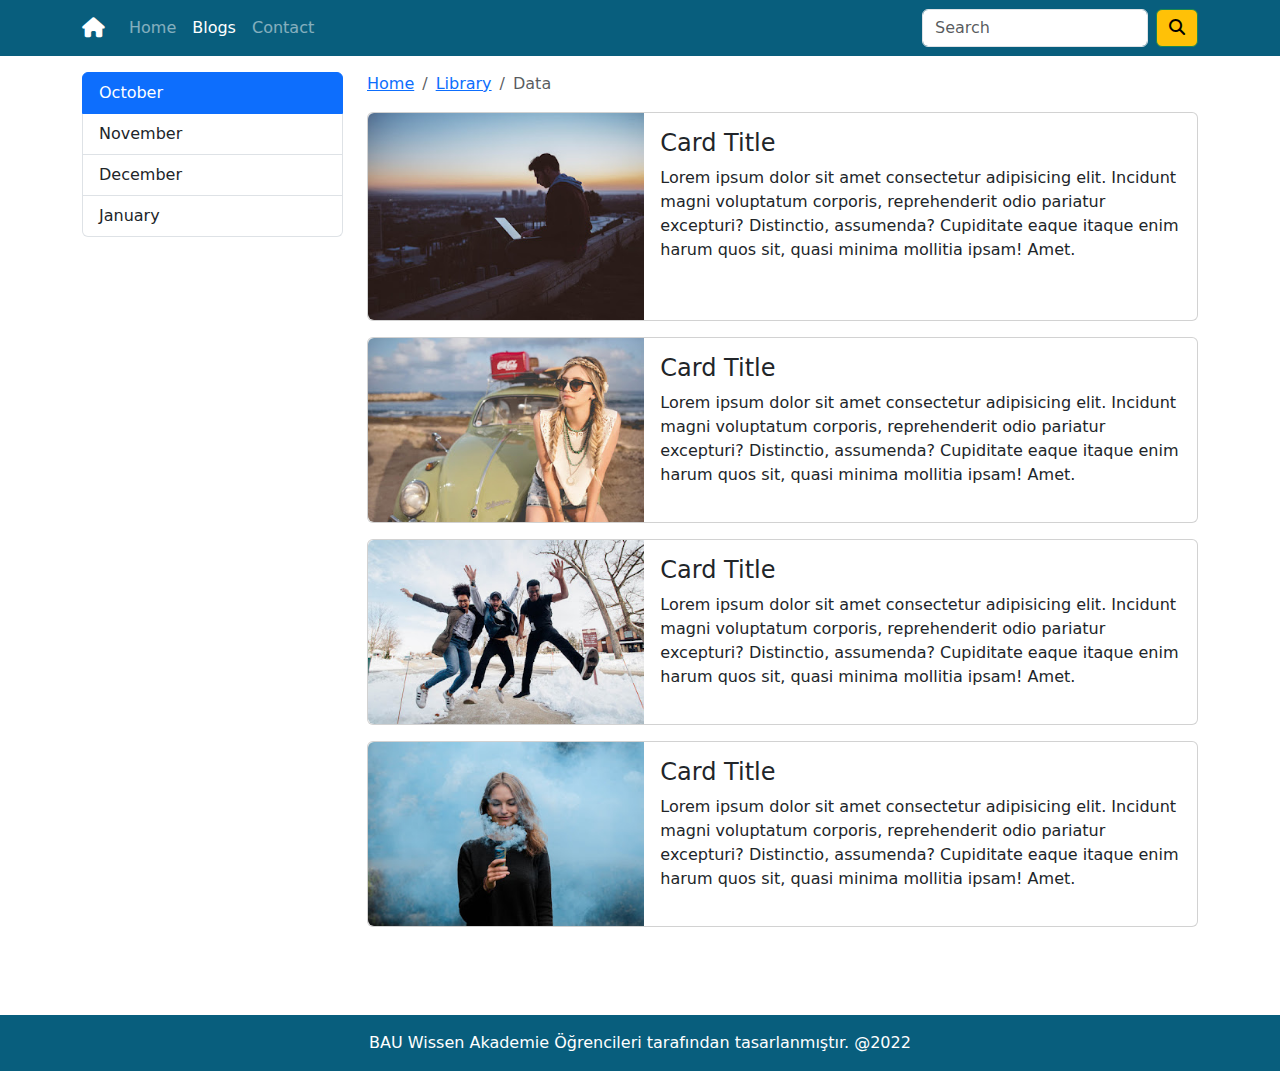
==== blogs.html @ bb664252 "proje dosyası düzenlendi" ====
<!DOCTYPE html>
<html lang="en">

<head>
    <meta charset="UTF-8">
    <meta name="viewport" content="width=device-width, initial-scale=1.0">
    <link rel="stylesheet" href="https://cdnjs.cloudflare.com/ajax/libs/bootstrap/5.3.2/css/bootstrap.min.css">
    <link rel="stylesheet" href="https://cdnjs.cloudflare.com/ajax/libs/font-awesome/6.4.2/css/all.min.css">
    <link rel="stylesheet" href="Css/bootstrap.css">
    <link rel="stylesheet" href="Css/style.css">
    <title>Document</title>
</head>

<body>
    <div id="header" class="container-fluid">
        <nav class="navbar navbar-expand-md navbar fixed-top">
            <div class="container">
                <a href="/" class="navbar-brand">
                    <i class="fa-solid fa-house"></i>
                </a>
                <button class="navbar-toggler" type="button" data-bs-toggle="collapse" data-bs-target="#top-menu"
                    aria-controls="top-menu" aria-expanded="false" aria-label="Toggle navigation">
                    <span class="navbar-toggler-icon"></span>
                </button>

                <div class="collapse navbar-collapse" id="top-menu">
                    <ul class="navbar-nav me-auto mb-lg-0">
                        <li class="nav-item">
                            <a class="nav-link text-white" href="/">Home</a>
                        </li>
                        <li class="nav-item">
                            <a class="nav-link active text-white" aria-current="page" href="blogs.html">Blogs</a>
                        </li>
                        <li class="nav-item">
                            <a class="nav-link text-white" href="contact.html">Contact</a>
                        </li>
                    </ul>
                    <form class="d-flex" role="search">
                        <input class="form-control me-2" type="search" placeholder="Search" aria-label="Search">
                        <button class="btn btn-outline-success bg-warning" type="submit"><i
                                class="fa-solid fa-magnifying-glass text-black"></i></button>
                    </form>
                </div>

            </div>

        </nav>

    </div>

    <div class="container my-5 py-4">
        <div class="row">
            <div id="calendar" class="col-md-3">
                <ul class="list-group">
                    <a href="#" class="list-group-item list-group-item-action active" aria-current="true">
                        October
                    </a>
                    <a href="#" class="list-group-item list-group-item-action">November</a>
                    <a href="#" class="list-group-item list-group-item-action">December</a>
                    <a href="#" class="list-group-item list-group-item-action">January</a>
                </ul>
            </div>


            <div class="col-md-9">
                <nav id="blogs-navbar" aria-label="breadcrumb">
                    <ol class="breadcrumb">
                        <li class="breadcrumb-item"><a href="#">Home</a></li>
                        <li class="breadcrumb-item"><a href="#">Library</a></li>
                        <li class="breadcrumb-item active" aria-current="page">Data</li>
                    </ol>
                </nav>

                <div id="blog-cards" class="col">
                    <div class="card mb-3">
                        <div class="row g-0">
                            <div class="col-md-4">
                                <img src="images/1-first-image.jpeg" class="img-fluid rounded-start" alt="...">
                            </div>
                            <div class="col-md-8">
                                <div class="card-body">
                                    <h4 class="card-title fw-normal">Card Title</h4>
                                    <p class="card-text">Lorem ipsum dolor sit amet consectetur adipisicing elit.
                                        Incidunt magni voluptatum corporis, reprehenderit odio pariatur excepturi?
                                        Distinctio, assumenda? Cupiditate eaque itaque enim harum quos sit, quasi minima
                                        mollitia ipsam! Amet.</p>
                                </div>
                            </div>
                        </div>
                    </div>
                    <div class="card mb-3">
                        <div class="row g-0">
                            <div class="col-md-4">
                                <img src="images/2-second-image.jpeg" class="img-fluid rounded-start" alt="...">
                            </div>
                            <div class="col-md-8">
                                <div class="card-body">
                                    <h4 class="card-title fw-normal">Card Title</h4>
                                    <p class="card-text">Lorem ipsum dolor sit amet consectetur adipisicing elit.
                                        Incidunt magni voluptatum
                                        corporis, reprehenderit odio pariatur excepturi? Distinctio, assumenda?
                                        Cupiditate eaque itaque enim
                                        harum quos sit, quasi minima mollitia ipsam! Amet.</p>
                                </div>
                            </div>
                        </div>
                    </div>
                    <div class="card mb-3">
                        <div class="row g-0">
                            <div class="col-md-4">
                                <img src="images/3-third-image.jpeg" class="img-fluid rounded-start" alt="...">
                            </div>
                            <div class="col-md-8">
                                <div class="card-body">
                                    <h4 class="card-title fw-normal">Card Title</h4>
                                    <p class="card-text">Lorem ipsum dolor sit amet consectetur adipisicing elit.
                                        Incidunt magni voluptatum
                                        corporis, reprehenderit odio pariatur excepturi? Distinctio, assumenda?
                                        Cupiditate eaque itaque enim
                                        harum quos sit, quasi minima mollitia ipsam! Amet.</p>
                                </div>
                            </div>
                        </div>
                    </div>
                    <div class="card mb-3">
                        <div class="row g-0">
                            <div class="col-md-4">
                                <img src="images/4-fourth-image.jpeg" class="img-fluid rounded-start" alt="...">
                            </div>
                            <div class="col-md-8">
                                <div class="card-body">
                                    <h4 class="card-title fw-normal">Card Title</h4>
                                    <p class="card-text">Lorem ipsum dolor sit amet consectetur adipisicing elit.
                                        Incidunt magni voluptatum
                                        corporis, reprehenderit odio pariatur excepturi? Distinctio, assumenda?
                                        Cupiditate eaque itaque enim
                                        harum quos sit, quasi minima mollitia ipsam! Amet.</p>
                                </div>
                            </div>
                        </div>
                    </div>
                </div>
            </div>
        </div>
    </div>
    
    <div id="footer" class="container-fluid">
        <p class="fs-6 p-3 m-0 text-center">BAU Wissen Akademie Öğrencileri tarafından tasarlanmıştır. @2022</p>
    </div>


    <script src="https://cdnjs.cloudflare.com/ajax/libs/bootstrap/5.3.2/js/bootstrap.bundle.min.js"></script>
</body>

</html>
---- Css/style.css ----
*{
    margin: 0;
    padding: 0;
    box-sizing: border-box;
}

#header{
    background-color: #085E7D;
}

.navbar{
    background-color: #085E7D;
}

.fa-house{
    color: white;
}

.nav-link.active{
    opacity: 1;
}

.nav-link{
    opacity: .5;
}
.nav-link:hover{
    opacity: .7;
}

#hero>p{
    margin: 0 350px;
}
#download-details{
    background-color: #085E7D;
    margin-top: -300px;
    height: 400px;
    z-index: 1;
}

#download-details>p{
    margin: 0 320px;
}

#white-button{
    border-color: white;
}

#image-cards{
    margin-top: 120px;
}

#footer{
    background-color: #085E7D;
}

#footer>p{
    color: white;
}


#contact-form-row {
    height: 512px;
}

#contact-form-items{
    height: 100%;
}

#contact-form{
    width: 550px;
    height: 100%;
    background-color: #085E7D;
}

#contact-map{
    height: 512px;
}

#contact-form-items>input{
    background-color: #FFF3CD;
}
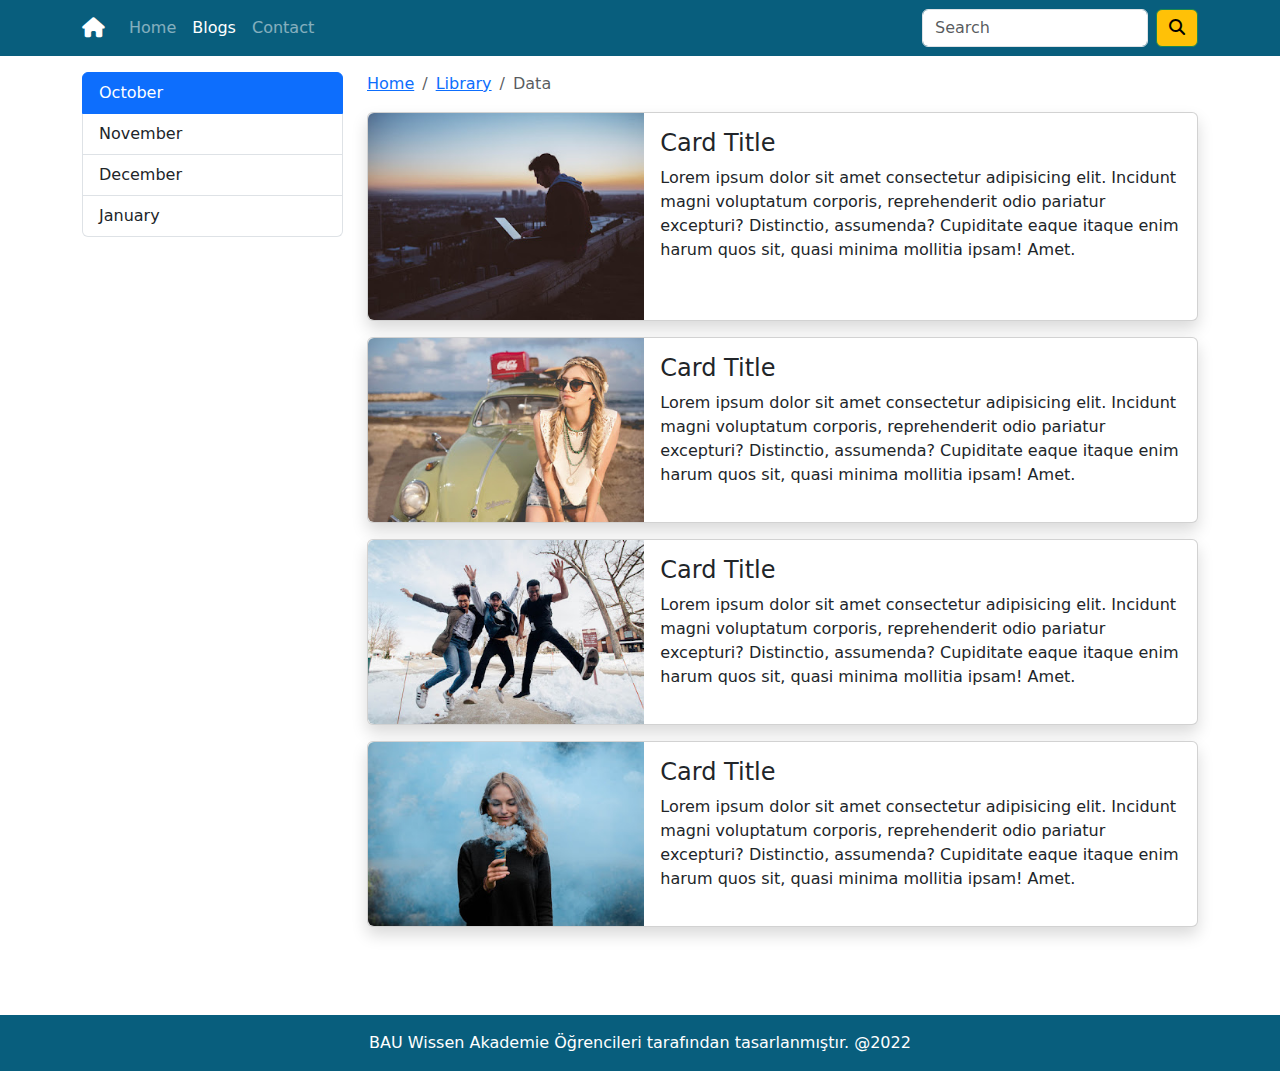
==== commit 25a040a7: "responsive tasarım için düzeltmeler yapıldı." ====
--- a/blogs.html
+++ b/blogs.html
@@ -72,12 +72,12 @@
                 </nav>
 
                 <div id="blog-cards" class="col">
-                    <div class="card mb-3">
+                    <div class="card mb-3  shadow">
                         <div class="row g-0">
-                            <div class="col-md-4">
+                            <div class="col-12 col-lg-4">
                                 <img src="images/1-first-image.jpeg" class="img-fluid rounded-start" alt="...">
                             </div>
-                            <div class="col-md-8">
+                            <div class="col-12 col-lg-8">
                                 <div class="card-body">
                                     <h4 class="card-title fw-normal">Card Title</h4>
                                     <p class="card-text">Lorem ipsum dolor sit amet consectetur adipisicing elit.
@@ -88,12 +88,12 @@
                             </div>
                         </div>
                     </div>
-                    <div class="card mb-3">
+                    <div class="card mb-3 shadow">
                         <div class="row g-0">
-                            <div class="col-md-4">
+                            <div class="col-12 col-lg-4">
                                 <img src="images/2-second-image.jpeg" class="img-fluid rounded-start" alt="...">
                             </div>
-                            <div class="col-md-8">
+                            <div class="col-12 col-lg-8">
                                 <div class="card-body">
                                     <h4 class="card-title fw-normal">Card Title</h4>
                                     <p class="card-text">Lorem ipsum dolor sit amet consectetur adipisicing elit.
@@ -105,12 +105,12 @@
                             </div>
                         </div>
                     </div>
-                    <div class="card mb-3">
+                    <div class="card mb-3  shadow">
                         <div class="row g-0">
-                            <div class="col-md-4">
+                            <div class="col-12 col-lg-4">
                                 <img src="images/3-third-image.jpeg" class="img-fluid rounded-start" alt="...">
                             </div>
-                            <div class="col-md-8">
+                            <div class="col-12 col-lg-8">
                                 <div class="card-body">
                                     <h4 class="card-title fw-normal">Card Title</h4>
                                     <p class="card-text">Lorem ipsum dolor sit amet consectetur adipisicing elit.
@@ -122,12 +122,12 @@
                             </div>
                         </div>
                     </div>
-                    <div class="card mb-3">
+                    <div class="card mb-3  shadow">
                         <div class="row g-0">
-                            <div class="col-md-4">
+                            <div class="col-12 col-lg-4">
                                 <img src="images/4-fourth-image.jpeg" class="img-fluid rounded-start" alt="...">
                             </div>
-                            <div class="col-md-8">
+                            <div class="col-12 col-lg-8">
                                 <div class="card-body">
                                     <h4 class="card-title fw-normal">Card Title</h4>
                                     <p class="card-text">Lorem ipsum dolor sit amet consectetur adipisicing elit.
@@ -143,7 +143,7 @@
             </div>
         </div>
     </div>
-    
+
     <div id="footer" class="container-fluid">
         <p class="fs-6 p-3 m-0 text-center">BAU Wissen Akademie Öğrencileri tarafından tasarlanmıştır. @2022</p>
     </div>
--- a/Css/style.css
+++ b/Css/style.css
@@ -59,7 +59,7 @@
 
 
 #contact-form-row {
-    height: 512px;
+    height: 550px;
 }
 
 #contact-form-items{
@@ -67,15 +67,43 @@
 }
 
 #contact-form{
-    width: 550px;
-    height: 100%;
+    width: 50%;
+    height: 550px;
     background-color: #085E7D;
 }
 
 #contact-map{
-    height: 512px;
+    height: 550px;
+    width: 50%;
+}
+
+#contact-map>iframe{
+    height: 100%;
+    width: 100%;
 }
 
 #contact-form-items>input{
     background-color: #FFF3CD;
-}+}
+
+#contact-map-img{
+    height: 100%;
+    width: 100%;
+}
+
+@media(max-width: 993px){
+
+    #contact-map-img {
+        width: 100%;
+        height: 230px;
+    }
+
+    #contact-map, #contact-form{
+        width: 100%;
+        height: 100%;
+    }
+
+    #contact-us{
+        height: 1150px;
+    }
+}
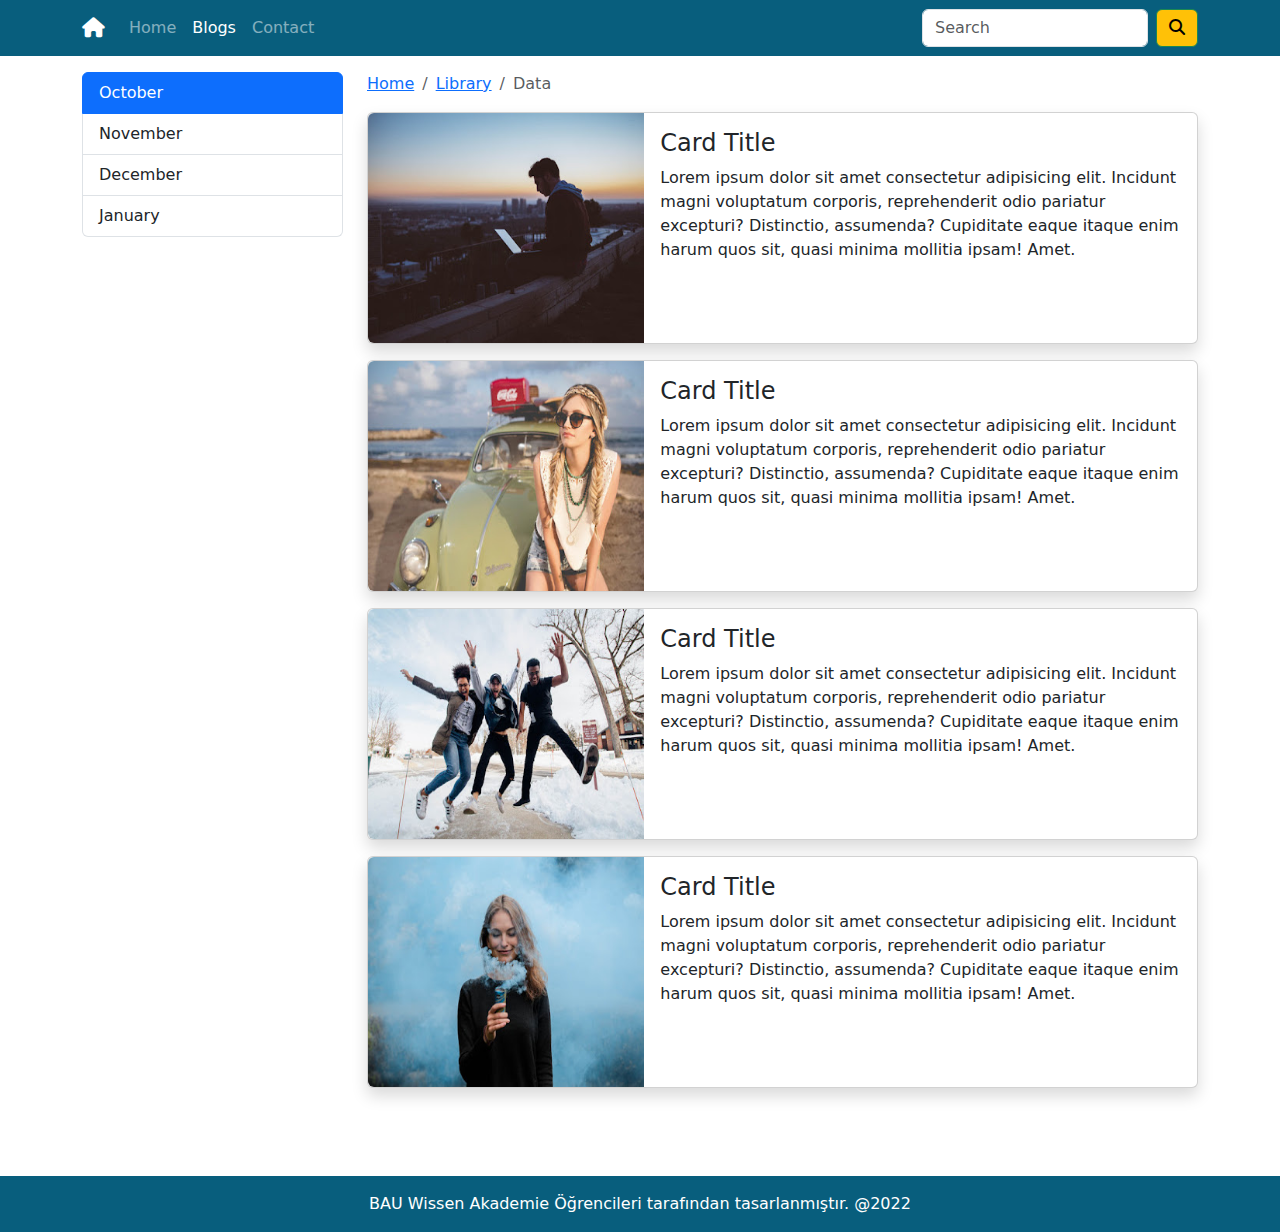
==== commit b2c4a7b3: "blog sayfasındaki kaymalar düzeltildi." ====
--- a/blogs.html
+++ b/blogs.html
@@ -74,7 +74,7 @@
                 <div id="blog-cards" class="col">
                     <div class="card mb-3  shadow">
                         <div class="row g-0">
-                            <div class="col-12 col-lg-4">
+                            <div class="col-12 col-lg-4" style="height: 230px;">
                                 <img src="images/1-first-image.jpeg" class="img-fluid rounded-start" alt="...">
                             </div>
                             <div class="col-12 col-lg-8">
@@ -90,7 +90,7 @@
                     </div>
                     <div class="card mb-3 shadow">
                         <div class="row g-0">
-                            <div class="col-12 col-lg-4">
+                            <div class="col-12 col-lg-4" style="height: 230px;">
                                 <img src="images/2-second-image.jpeg" class="img-fluid rounded-start" alt="...">
                             </div>
                             <div class="col-12 col-lg-8">
@@ -107,7 +107,7 @@
                     </div>
                     <div class="card mb-3  shadow">
                         <div class="row g-0">
-                            <div class="col-12 col-lg-4">
+                            <div class="col-12 col-lg-4" style="height: 230px;">
                                 <img src="images/3-third-image.jpeg" class="img-fluid rounded-start" alt="...">
                             </div>
                             <div class="col-12 col-lg-8">
@@ -124,7 +124,7 @@
                     </div>
                     <div class="card mb-3  shadow">
                         <div class="row g-0">
-                            <div class="col-12 col-lg-4">
+                            <div class="col-12 col-lg-4" style="height: 230px;">
                                 <img src="images/4-fourth-image.jpeg" class="img-fluid rounded-start" alt="...">
                             </div>
                             <div class="col-12 col-lg-8">
--- a/Css/style.css
+++ b/Css/style.css
@@ -27,6 +27,10 @@
     opacity: .7;
 }
 
+#hero-image{
+    position: relative;
+}
+
 #hero>p{
     margin: 0 350px;
 }
@@ -34,7 +38,8 @@
     background-color: #085E7D;
     margin-top: -300px;
     height: 400px;
-    z-index: 1;
+    position: absolute;
+    top: 540px;
 }
 
 #download-details>p{
@@ -91,7 +96,19 @@
     width: 100%;
 }
 
+#blog-cards img{
+    height: 100%;
+}
+
 @media(max-width: 993px){
+
+    #blog-cards img{
+        width: 100%;
+    }
+
+    #blog-cards.card-body{
+        width: 100%;
+    }
 
     #contact-map-img {
         width: 100%;
@@ -107,3 +124,11 @@
         height: 1150px;
     }
 }
+
+
+@media(max-width: 730px){
+    #hero{
+        height: 900px;
+    }
+}
+
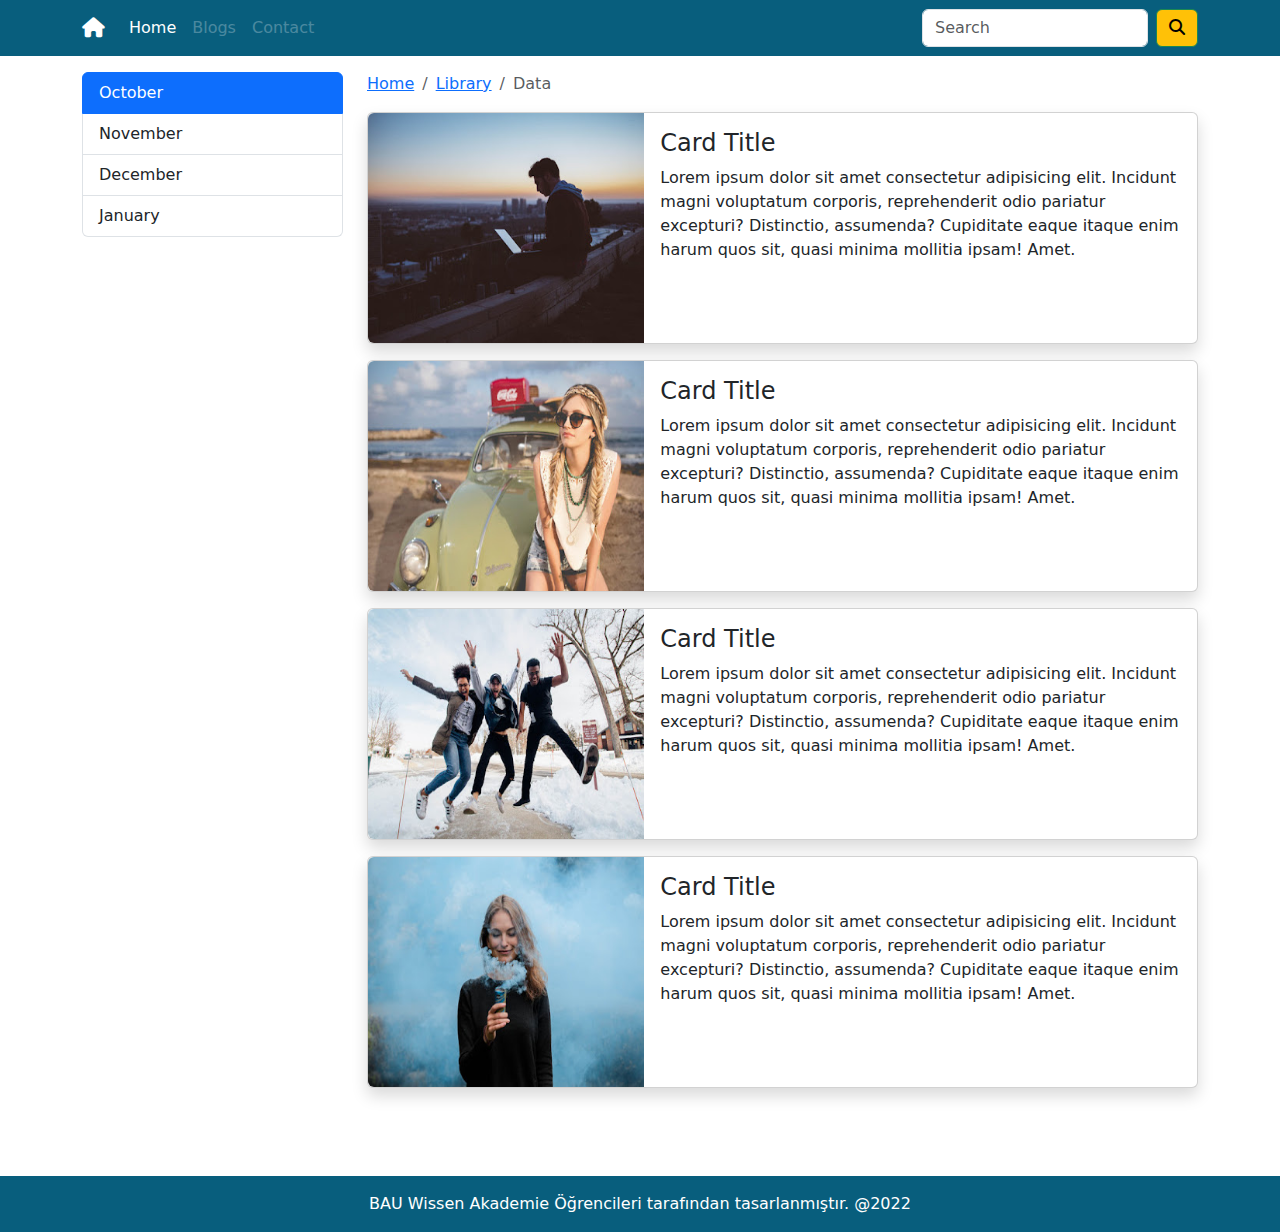
==== commit 0629c7d0: "navbar-dark ile menü renk sorunu çözüldü." ====
--- a/blogs.html
+++ b/blogs.html
@@ -13,7 +13,7 @@
 
 <body>
     <div id="header" class="container-fluid">
-        <nav class="navbar navbar-expand-md navbar fixed-top">
+        <nav class="navbar navbar-expand-md navbar fixed-top navbar-dark">
             <div class="container">
                 <a href="/" class="navbar-brand">
                     <i class="fa-solid fa-house"></i>
@@ -22,17 +22,16 @@
                     aria-controls="top-menu" aria-expanded="false" aria-label="Toggle navigation">
                     <span class="navbar-toggler-icon"></span>
                 </button>
-
                 <div class="collapse navbar-collapse" id="top-menu">
                     <ul class="navbar-nav me-auto mb-lg-0">
                         <li class="nav-item">
-                            <a class="nav-link text-white" href="/">Home</a>
+                            <a class="nav-link active" aria-current="page" href="/">Home</a>
                         </li>
                         <li class="nav-item">
-                            <a class="nav-link active text-white" aria-current="page" href="blogs.html">Blogs</a>
+                            <a class="nav-link" href="blogs.html">Blogs</a>
                         </li>
                         <li class="nav-item">
-                            <a class="nav-link text-white" href="contact.html">Contact</a>
+                            <a class="nav-link" href="contact.html">Contact</a>
                         </li>
                     </ul>
                     <form class="d-flex" role="search">
@@ -41,16 +40,16 @@
                                 class="fa-solid fa-magnifying-glass text-black"></i></button>
                     </form>
                 </div>
-
+    
             </div>
-
+    
         </nav>
-
+    
     </div>
 
     <div class="container my-5 py-4">
         <div class="row">
-            <div id="calendar" class="col-md-3">
+            <div id="calendar" class="col-md-3 d-md-block d-none">
                 <ul class="list-group">
                     <a href="#" class="list-group-item list-group-item-action active" aria-current="true">
                         October
--- a/Css/style.css
+++ b/Css/style.css
@@ -3,6 +3,8 @@
     padding: 0;
     box-sizing: border-box;
 }
+
+/* Ortak Header */
 
 #header{
     background-color: #085E7D;
@@ -10,10 +12,6 @@
 
 .navbar{
     background-color: #085E7D;
-}
-
-.fa-house{
-    color: white;
 }
 
 .nav-link.active{
@@ -26,6 +24,8 @@
 .nav-link:hover{
     opacity: .7;
 }
+
+/* Anasayfa Main */
 
 #hero-image{
     position: relative;
@@ -54,14 +54,8 @@
     margin-top: 120px;
 }
 
-#footer{
-    background-color: #085E7D;
-}
 
-#footer>p{
-    color: white;
-}
-
+/* Contact Sayfası Main */
 
 #contact-form-row {
     height: 550px;
@@ -96,9 +90,14 @@
     width: 100%;
 }
 
+/* Blog Sayfası Main */
+
 #blog-cards img{
     height: 100%;
 }
+
+
+/* Responsive Bölümü */
 
 @media(max-width: 993px){
 
@@ -132,3 +131,19 @@
     }
 }
 
+@media(max-width: 500px){
+    #hero{
+        height: 920px;
+    }
+}
+
+
+/*  Ortak Footer */
+
+#footer{
+    background-color: #085E7D;
+}
+
+#footer>p{
+    color: white;
+}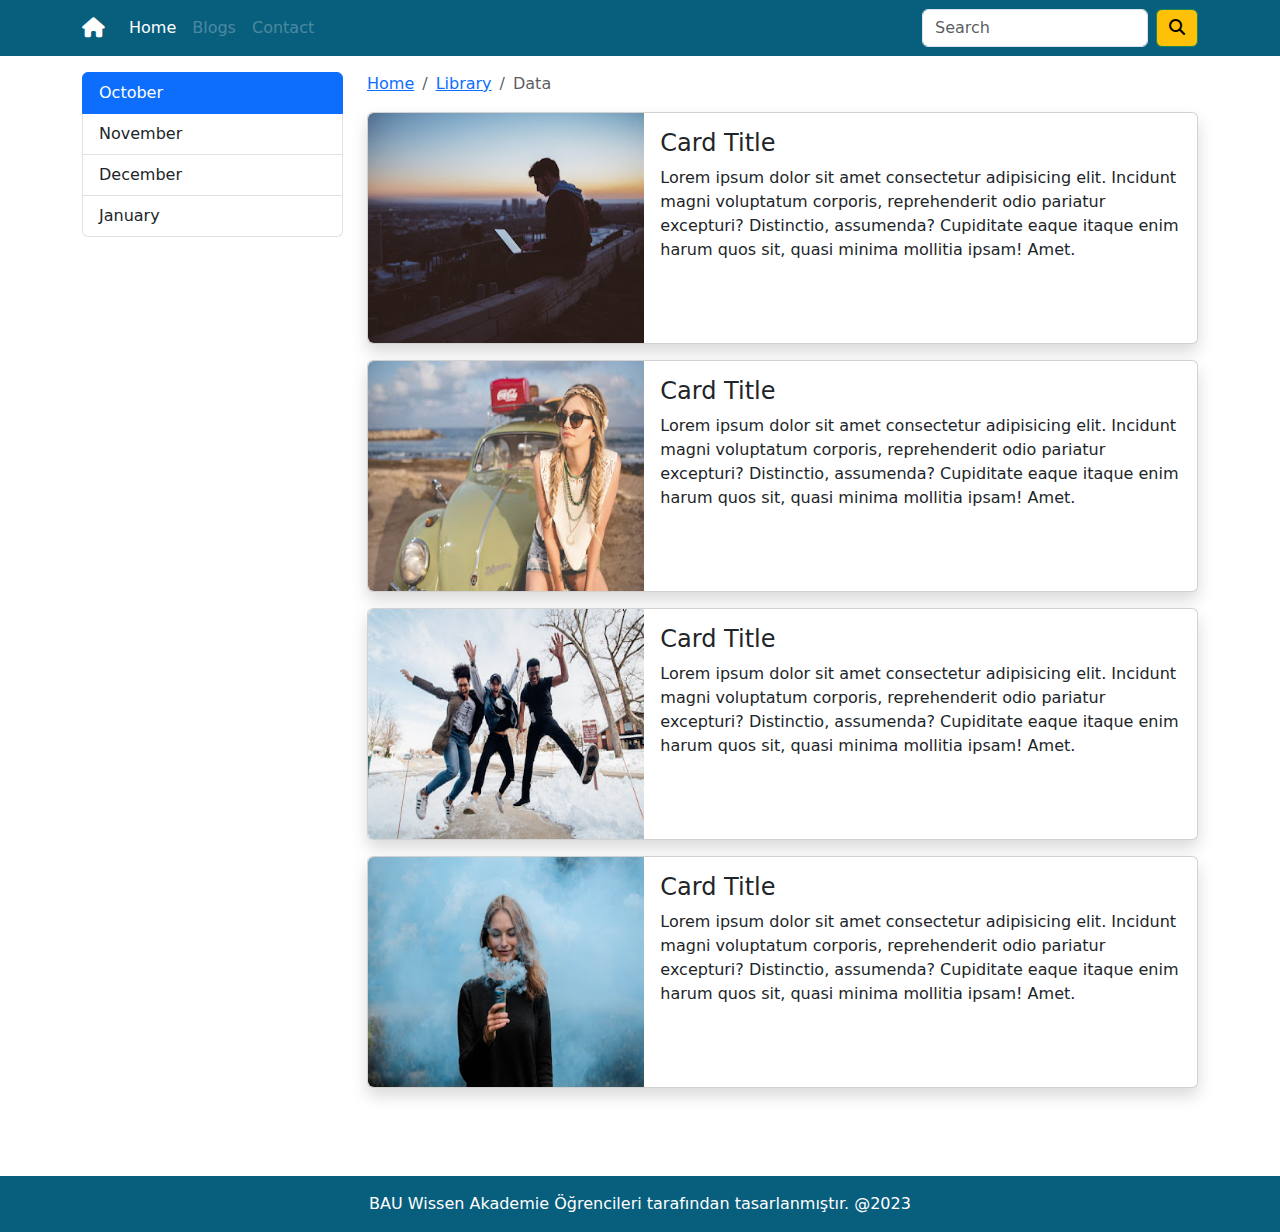
==== commit 912ee30b: "footer'da yıl değiştirildi" ====
--- a/blogs.html
+++ b/blogs.html
@@ -144,7 +144,7 @@
     </div>
 
     <div id="footer" class="container-fluid">
-        <p class="fs-6 p-3 m-0 text-center">BAU Wissen Akademie Öğrencileri tarafından tasarlanmıştır. @2022</p>
+        <p class="fs-6 p-3 m-0 text-center">BAU Wissen Akademie Öğrencileri tarafından tasarlanmıştır. @2023</p>
     </div>
 
 
